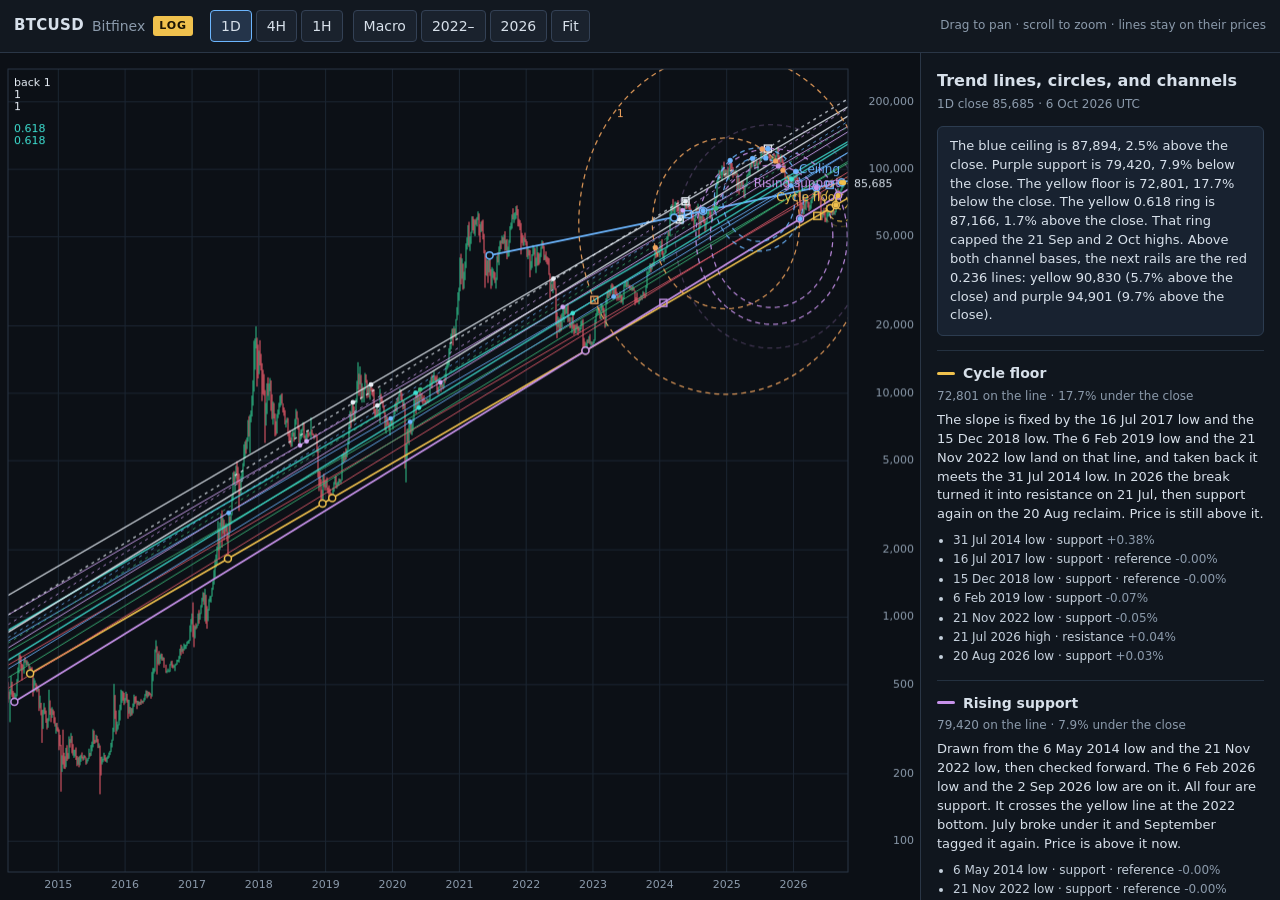
==== index.html @ 9753fce1 "Add fib channels built on the yellow and purple trend lines. The gray base of each channel is a kept" ====
<!DOCTYPE html>
<html lang="en">
<head>
  <meta charset="utf-8">
  <meta name="viewport" content="width=device-width, initial-scale=1">
  <title>BTC trend lines, fib circles, and fib channels · 6 Oct 2026</title>
  <link rel="stylesheet" href="css/chart.css">
</head>
<body>
  <header>
    <div class="title">
      <strong>BTCUSD</strong>
      <span class="muted">Bitfinex</span>
      <span class="badge">LOG</span>
    </div>
    <div class="tools" role="toolbar" aria-label="Chart controls">
      <div class="group" id="tf">
        <button type="button" data-tf="1d" class="active">1D</button>
        <button type="button" data-tf="4h">4H</button>
        <button type="button" data-tf="1h">1H</button>
      </div>
      <div class="group" id="views">
        <button type="button" data-view="macro">Macro</button>
        <button type="button" data-view="y2022">2022–</button>
        <button type="button" data-view="y2026">2026</button>
        <button type="button" data-view="fit">Fit</button>
      </div>
    </div>
    <div class="hint">Drag to pan · scroll to zoom · lines stay on their prices</div>
  </header>
  <main>
    <div id="stage">
      <canvas id="chart"></canvas>
      <div id="loading">Loading Bitfinex BTC candles…</div>
    </div>
    <aside id="legend">
      <h1>Trend lines, circles, and channels</h1>
      <p class="asof" id="asof"></p>
      <div id="read"></div>
      <div id="lines"></div>
      <h1>Fib channels</h1>
      <p class="foot">Two channels share one direction. Level 0 is the kept trend line. Red, green, blue, aqua, violet, and white are 0.236, 0.382, 0.5, 0.618, 0.786, and 1. The dashed channel is the one built off the purple 0.618.</p>
      <div id="channels"></div>
      <h1>Fib circles</h1>
      <p class="foot">Each circle’s handles are the squares on a kept trend line. That line is the center. Rings that price kept hitting stay bright. The next ring out is faint.</p>
      <div id="circles"></div>
      <p class="foot" id="audit"></p>
      <p class="foot">Lines that only mattered in a crash, or that cut through price without repeated support and resistance, were left off. Color is only so the lines can be told apart.</p>
    </aside>
  </main>
  <script src="js/chart.js"></script>
</body>
</html>
---- css/chart.css ----
:root {
  color-scheme: dark;
  --bg: #0c1016;
  --bg-2: #121820;
  --line: #2a3646;
  --text: #d7e0ea;
  --muted: #8b9aab;
  --up: #2fbf8a;
  --down: #ef5d6c;
}

* { box-sizing: border-box; }

html, body {
  margin: 0;
  height: 100%;
  background: var(--bg);
  color: var(--text);
  font: 14px/1.45 ui-sans-serif, system-ui, sans-serif;
}

body {
  display: grid;
  grid-template-rows: auto 1fr;
  min-height: 100%;
}

header {
  display: flex;
  align-items: center;
  gap: 16px;
  padding: 10px 14px;
  border-bottom: 1px solid var(--line);
  background: var(--bg-2);
}

.title {
  display: flex;
  align-items: center;
  gap: 8px;
  min-width: 180px;
}

.title strong { font-size: 15px; letter-spacing: 0.02em; }

.muted { color: var(--muted); }

.badge {
  background: #f0c14d;
  color: #1a1404;
  font-size: 11px;
  font-weight: 700;
  letter-spacing: 0.08em;
  padding: 2px 6px;
  border-radius: 3px;
}

.tools { display: flex; gap: 10px; flex-wrap: wrap; }

.group { display: flex; gap: 4px; }

button {
  background: #1a222d;
  color: var(--text);
  border: 1px solid #334155;
  border-radius: 4px;
  padding: 5px 10px;
  font: inherit;
  cursor: pointer;
}

button.active, button:hover { border-color: #6cb6ff; }

button.active { background: #24344a; }

.hint {
  margin-left: auto;
  color: var(--muted);
  font-size: 12px;
}

main {
  display: grid;
  grid-template-columns: minmax(0, 1fr) 360px;
  min-height: 0;
}

#stage { position: relative; min-width: 0; min-height: 0; }

canvas {
  width: 100%;
  height: 100%;
  display: block;
  cursor: grab;
  touch-action: none;
}

canvas.dragging { cursor: grabbing; }

#loading {
  position: absolute;
  inset: 0;
  display: grid;
  place-items: center;
  background: rgba(12, 16, 22, 0.86);
  color: var(--muted);
}

#loading.hidden { display: none; }

aside {
  overflow: auto;
  border-left: 1px solid var(--line);
  background: #10161e;
  padding: 16px 16px 28px;
}

h1 {
  font-size: 16px;
  font-weight: 650;
  margin: 0 0 4px;
}

.asof, .foot { color: var(--muted); font-size: 12px; margin: 0 0 12px; }

#read {
  background: #182230;
  border: 1px solid #2c3c50;
  border-radius: 6px;
  padding: 10px 12px;
  margin-bottom: 14px;
  font-size: 13px;
}

.card {
  border-top: 1px solid #243140;
  padding: 12px 0;
}

.card h2 {
  margin: 0 0 4px;
  font-size: 14px;
  display: flex;
  align-items: center;
  gap: 8px;
}

.swatch {
  width: 18px;
  height: 3px;
  border-radius: 2px;
  display: inline-block;
}

.swatch-ring {
  width: 10px;
  height: 10px;
  border-radius: 50%;
  background: transparent;
  border: 2px solid;
}

.level { color: var(--muted); font-size: 12px; margin: 0 0 6px; }

.why { margin: 0 0 8px; font-size: 13px; }

ul { margin: 0; padding-left: 16px; }

li { margin: 2px 0; font-size: 12px; color: #c5d0dc; }

.err { color: var(--muted); }

@media (max-width: 900px) {
  main { grid-template-columns: 1fr; grid-template-rows: minmax(320px, 55vh) auto; }
  .hint { display: none; }
  aside { border-left: 0; border-top: 1px solid var(--line); }
}
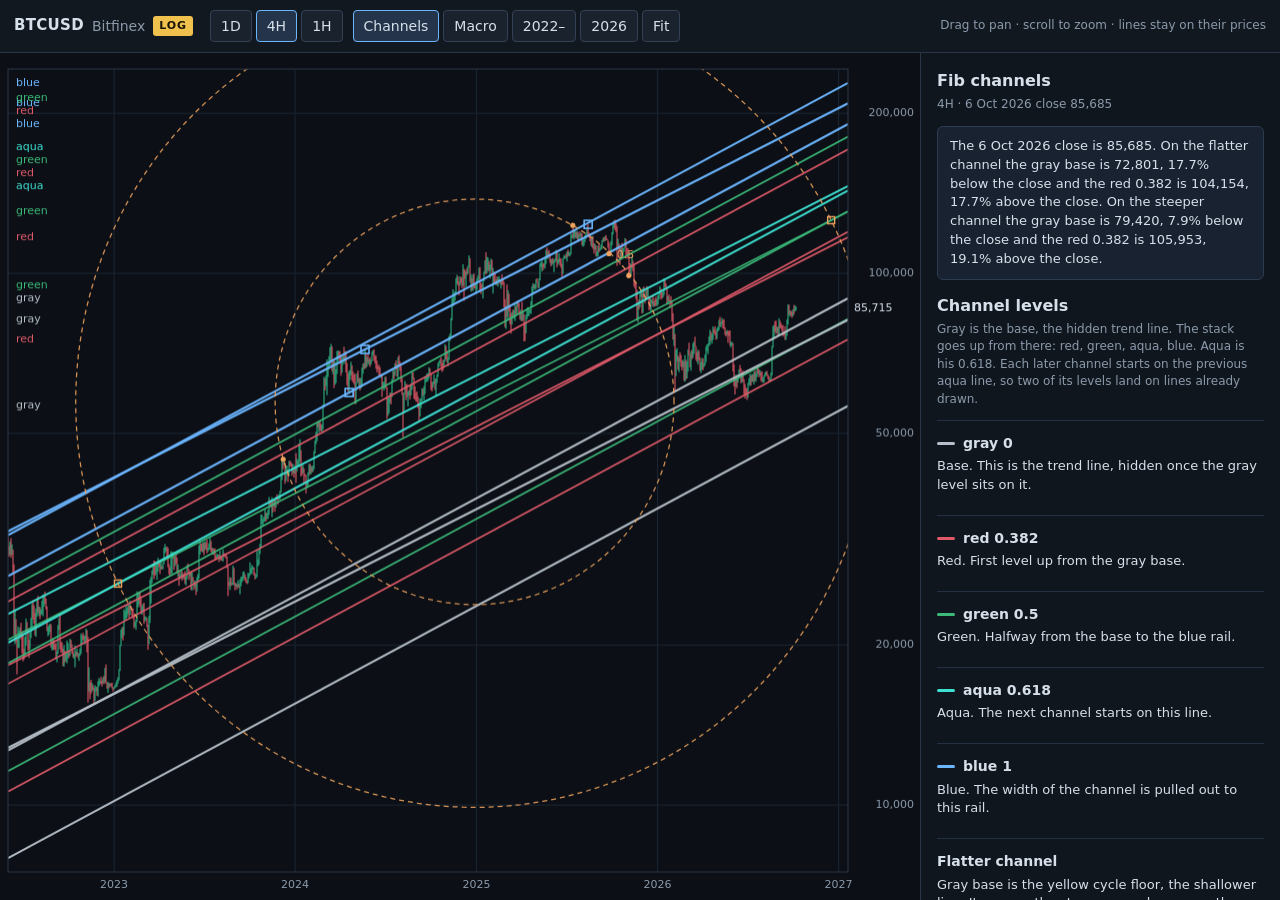
==== commit 403b1793: "Rebuild the fib channels as the tutorial stack. Hide the older trend lines and circles, keep gray, r" ====
--- a/index.html
+++ b/index.html
@@ -3,7 +3,7 @@
 <head>
   <meta charset="utf-8">
   <meta name="viewport" content="width=device-width, initial-scale=1">
-  <title>BTC trend lines, fib circles, and fib channels · 6 Oct 2026</title>
+      <title>BTC fib channels · 6 Oct 2026</title>
   <link rel="stylesheet" href="css/chart.css">
 </head>
 <body>
@@ -15,11 +15,12 @@
     </div>
     <div class="tools" role="toolbar" aria-label="Chart controls">
       <div class="group" id="tf">
-        <button type="button" data-tf="1d" class="active">1D</button>
-        <button type="button" data-tf="4h">4H</button>
+        <button type="button" data-tf="1d">1D</button>
+        <button type="button" data-tf="4h" class="active">4H</button>
         <button type="button" data-tf="1h">1H</button>
       </div>
       <div class="group" id="views">
+        <button type="button" data-view="channels" class="active">Channels</button>
         <button type="button" data-view="macro">Macro</button>
         <button type="button" data-view="y2022">2022–</button>
         <button type="button" data-view="y2026">2026</button>
@@ -34,18 +35,17 @@
       <div id="loading">Loading Bitfinex BTC candles…</div>
     </div>
     <aside id="legend">
-      <h1>Trend lines, circles, and channels</h1>
+      <h1>Fib channels</h1>
       <p class="asof" id="asof"></p>
       <div id="read"></div>
+      <h1>Channel levels</h1>
+      <p class="foot">Gray is the base, the hidden trend line. The stack goes up from there: red, green, aqua, blue. Aqua is his 0.618. Each later channel starts on the previous aqua line, so two of its levels land on lines already drawn.</p>
       <div id="lines"></div>
-      <h1>Fib channels</h1>
-      <p class="foot">Two channels share one direction. Level 0 is the kept trend line. Red, green, blue, aqua, violet, and white are 0.236, 0.382, 0.5, 0.618, 0.786, and 1. The dashed channel is the one built off the purple 0.618.</p>
       <div id="channels"></div>
-      <h1>Fib circles</h1>
-      <p class="foot">Each circle’s handles are the squares on a kept trend line. That line is the center. Rings that price kept hitting stay bright. The next ring out is faint.</p>
+      <h1>Fib circle</h1>
+      <p class="foot">Drawn after the channels. The handles are the squares on one channel level, each square a crossing of the grid. That level is the center.</p>
       <div id="circles"></div>
       <p class="foot" id="audit"></p>
-      <p class="foot">Lines that only mattered in a crash, or that cut through price without repeated support and resistance, were left off. Color is only so the lines can be told apart.</p>
     </aside>
   </main>
   <script src="js/chart.js"></script>
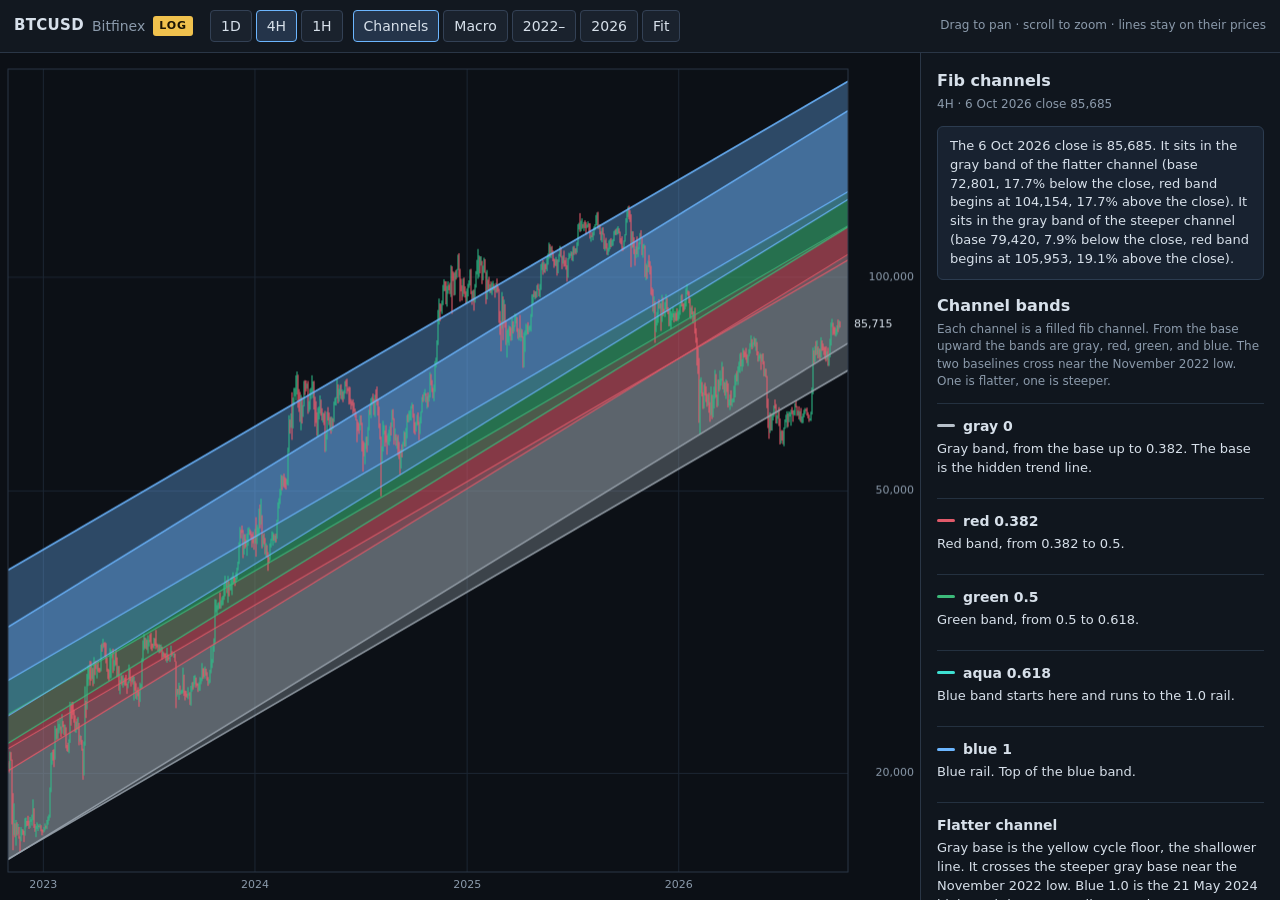
==== commit 6316e7cb: "Draw the finished fib channels as filled bands. The two crossing channels are translucent gray, red," ====
--- a/index.html
+++ b/index.html
@@ -38,13 +38,10 @@
       <h1>Fib channels</h1>
       <p class="asof" id="asof"></p>
       <div id="read"></div>
-      <h1>Channel levels</h1>
-      <p class="foot">Gray is the base, the hidden trend line. The stack goes up from there: red, green, aqua, blue. Aqua is his 0.618. Each later channel starts on the previous aqua line, so two of its levels land on lines already drawn.</p>
+      <h1>Channel bands</h1>
+      <p class="foot">Each channel is a filled fib channel. From the base upward the bands are gray, red, green, and blue. The two baselines cross near the November 2022 low. One is flatter, one is steeper.</p>
       <div id="lines"></div>
       <div id="channels"></div>
-      <h1>Fib circle</h1>
-      <p class="foot">Drawn after the channels. The handles are the squares on one channel level, each square a crossing of the grid. That level is the center.</p>
-      <div id="circles"></div>
       <p class="foot" id="audit"></p>
     </aside>
   </main>
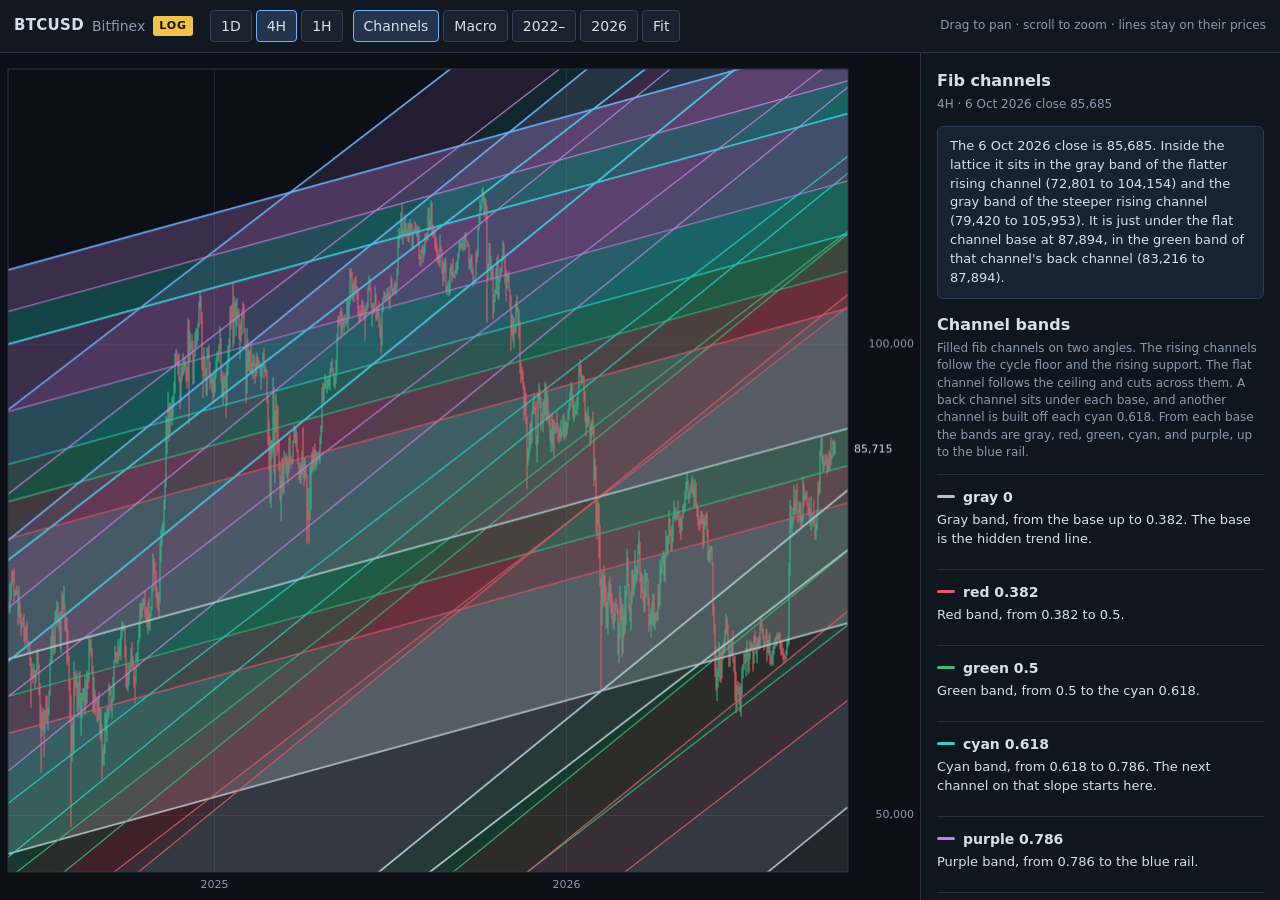
==== commit 04192047: "Draw the fib-channel lattice across two angles. The flat ceiling channel, a back channel under each " ====
--- a/index.html
+++ b/index.html
@@ -39,7 +39,7 @@
       <p class="asof" id="asof"></p>
       <div id="read"></div>
       <h1>Channel bands</h1>
-      <p class="foot">Each channel is a filled fib channel. From the base upward the bands are gray, red, green, and blue. The two baselines cross near the November 2022 low. One is flatter, one is steeper.</p>
+      <p class="foot">Filled fib channels on two angles. The rising channels follow the cycle floor and the rising support. The flat channel follows the ceiling and cuts across them. A back channel sits under each base, and another channel is built off each cyan 0.618. From each base the bands are gray, red, green, cyan, and purple, up to the blue rail.</p>
       <div id="lines"></div>
       <div id="channels"></div>
       <p class="foot" id="audit"></p>
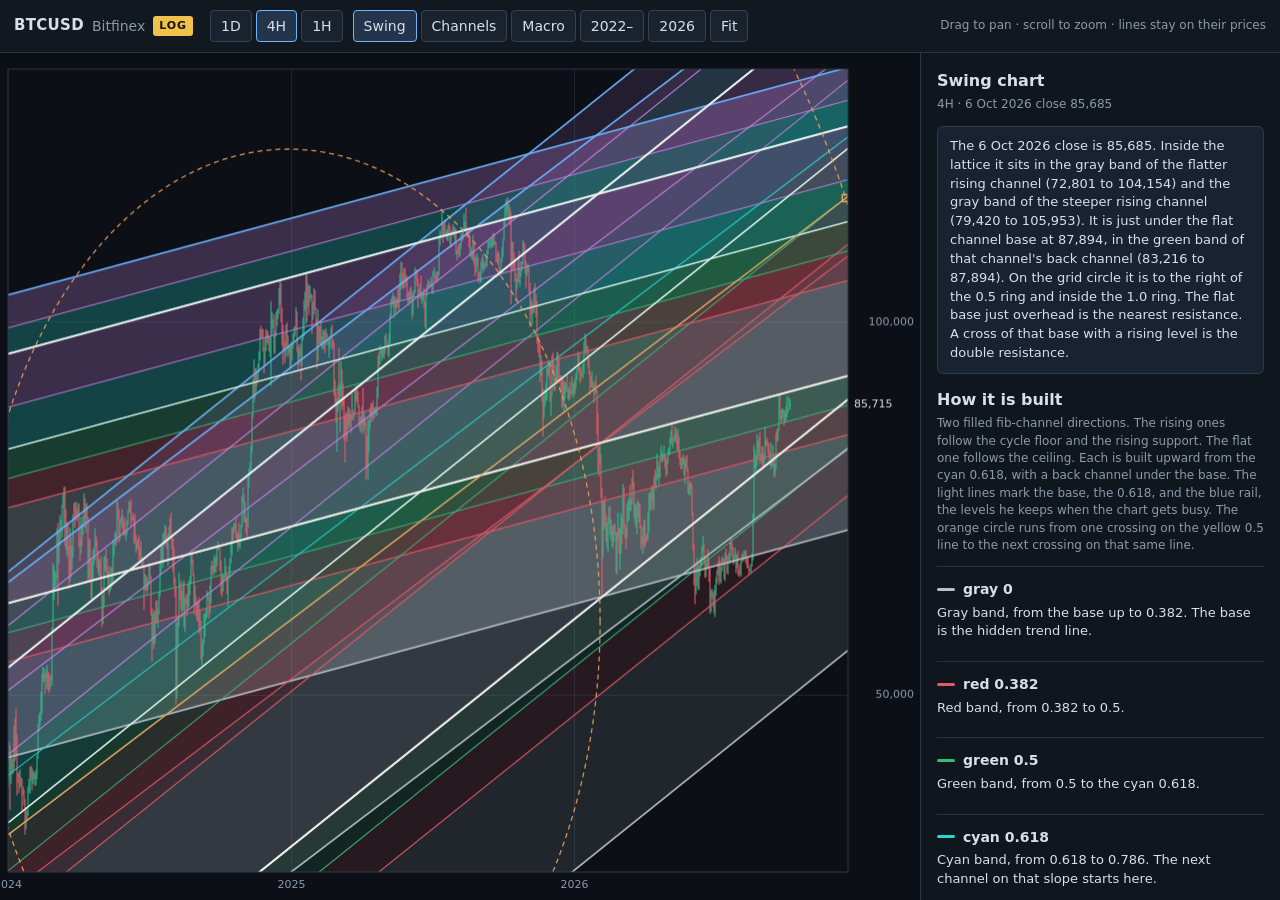
==== commit 73820e3f: "Add the swing chart: two channel directions and one grid circle. The default view keeps the rising a" ====
--- a/index.html
+++ b/index.html
@@ -3,7 +3,7 @@
 <head>
   <meta charset="utf-8">
   <meta name="viewport" content="width=device-width, initial-scale=1">
-      <title>BTC fib channels · 6 Oct 2026</title>
+      <title>BTC swing chart · 6 Oct 2026</title>
   <link rel="stylesheet" href="css/chart.css">
 </head>
 <body>
@@ -20,7 +20,8 @@
         <button type="button" data-tf="1h">1H</button>
       </div>
       <div class="group" id="views">
-        <button type="button" data-view="channels" class="active">Channels</button>
+        <button type="button" data-view="swing" class="active">Swing</button>
+        <button type="button" data-view="channels">Channels</button>
         <button type="button" data-view="macro">Macro</button>
         <button type="button" data-view="y2022">2022–</button>
         <button type="button" data-view="y2026">2026</button>
@@ -35,11 +36,11 @@
       <div id="loading">Loading Bitfinex BTC candles…</div>
     </div>
     <aside id="legend">
-      <h1>Fib channels</h1>
+      <h1>Swing chart</h1>
       <p class="asof" id="asof"></p>
       <div id="read"></div>
-      <h1>Channel bands</h1>
-      <p class="foot">Filled fib channels on two angles. The rising channels follow the cycle floor and the rising support. The flat channel follows the ceiling and cuts across them. A back channel sits under each base, and another channel is built off each cyan 0.618. From each base the bands are gray, red, green, cyan, and purple, up to the blue rail.</p>
+      <h1>How it is built</h1>
+      <p class="foot">Two filled fib-channel directions. The rising ones follow the cycle floor and the rising support. The flat one follows the ceiling. Each is built upward from the cyan 0.618, with a back channel under the base. The light lines mark the base, the 0.618, and the blue rail, the levels he keeps when the chart gets busy. The orange circle runs from one crossing on the yellow 0.5 line to the next crossing on that same line.</p>
       <div id="lines"></div>
       <div id="channels"></div>
       <p class="foot" id="audit"></p>
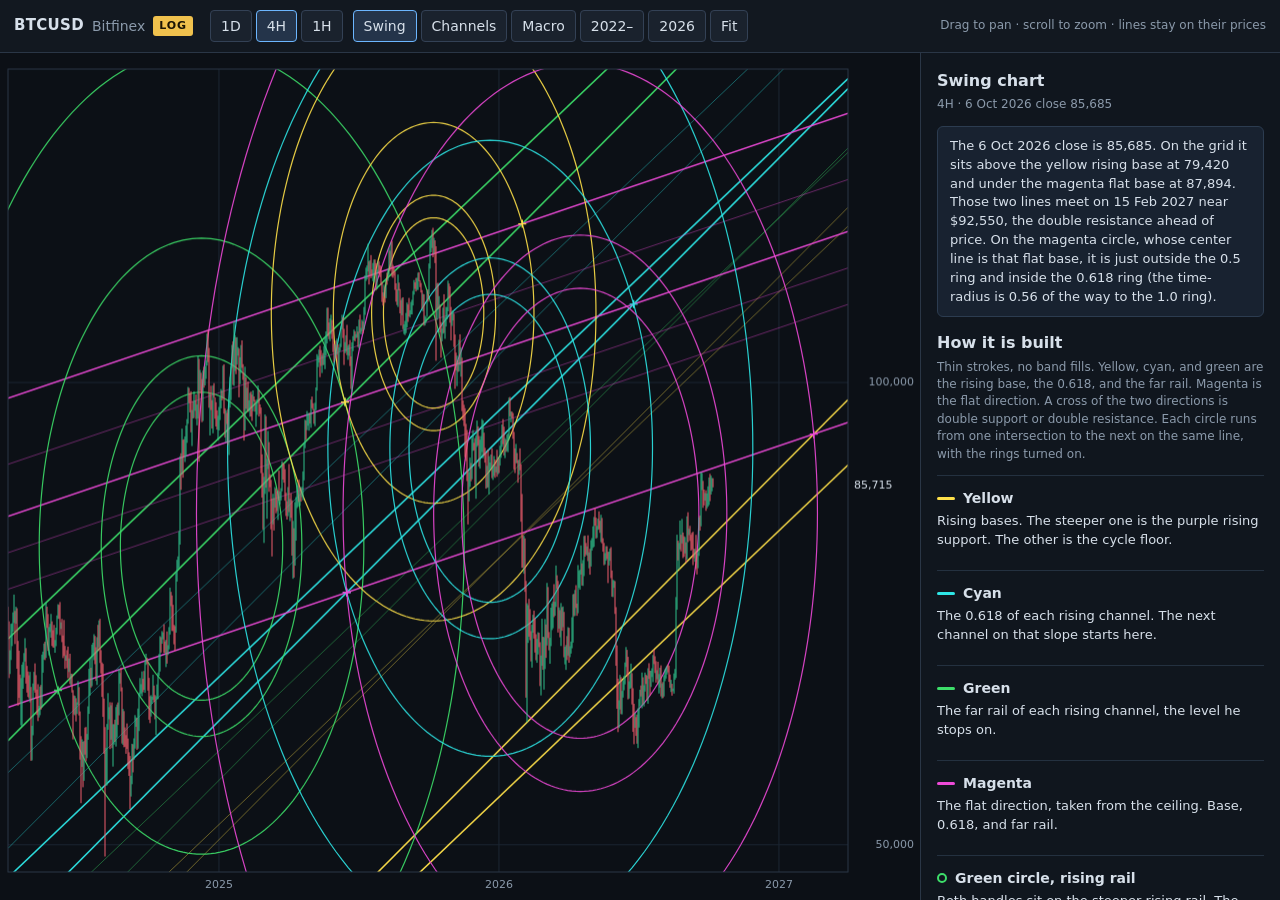
==== commit 9c9ce45d: "Draw the swing chart as a thin two-direction grid. The swing view drops the band fills and strokes t" ====
--- a/index.html
+++ b/index.html
@@ -40,7 +40,7 @@
       <p class="asof" id="asof"></p>
       <div id="read"></div>
       <h1>How it is built</h1>
-      <p class="foot">Two filled fib-channel directions. The rising ones follow the cycle floor and the rising support. The flat one follows the ceiling. Each is built upward from the cyan 0.618, with a back channel under the base. The light lines mark the base, the 0.618, and the blue rail, the levels he keeps when the chart gets busy. The orange circle runs from one crossing on the yellow 0.5 line to the next crossing on that same line.</p>
+      <p class="foot">Thin strokes, no band fills. Yellow, cyan, and green are the rising base, the 0.618, and the far rail. Magenta is the flat direction. A cross of the two directions is double support or double resistance. Each circle runs from one intersection to the next on the same line, with the rings turned on.</p>
       <div id="lines"></div>
       <div id="channels"></div>
       <p class="foot" id="audit"></p>
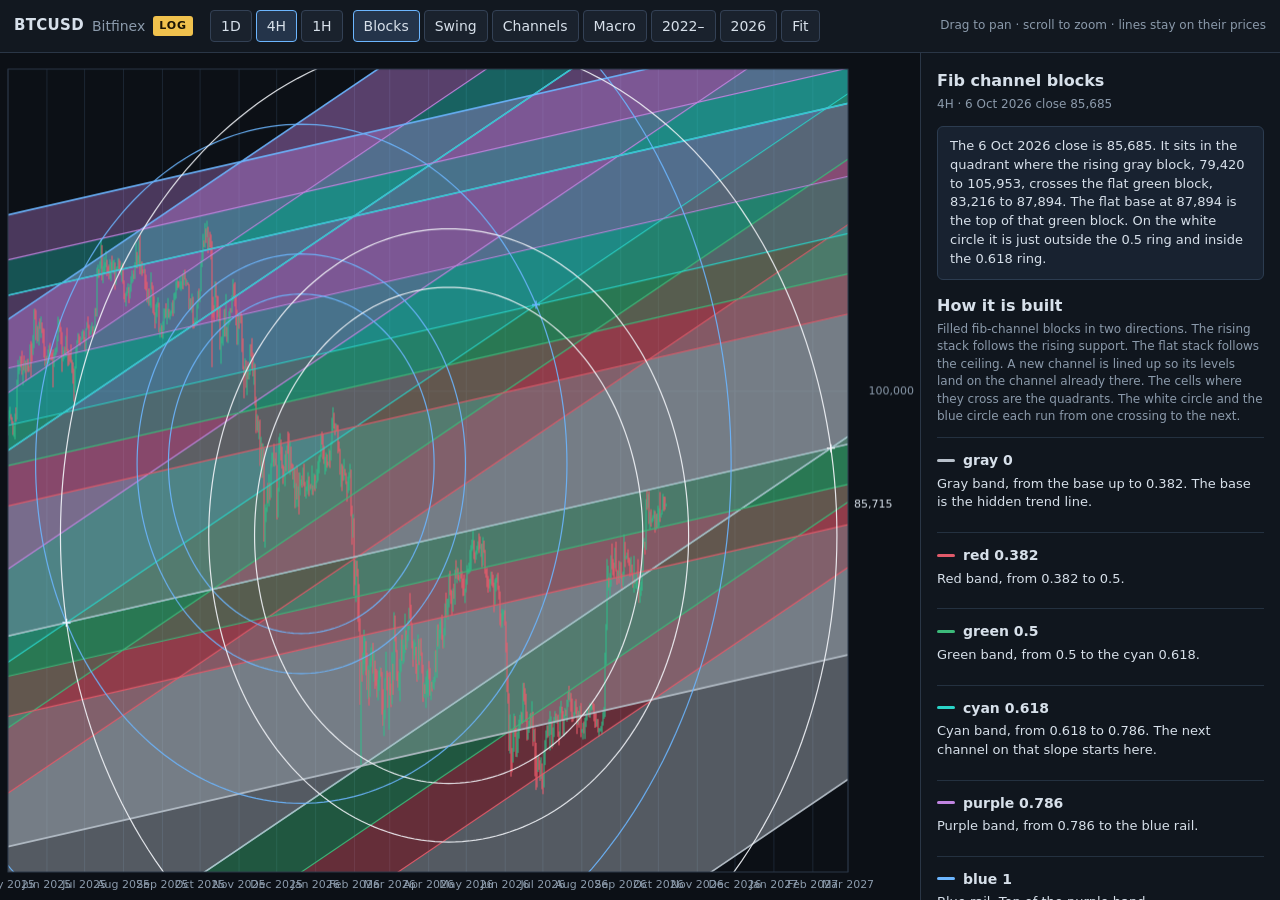
==== commit 62217a51: "Draw the fib-channel blocks as filled quadrants. The blocks view fills the rising and flat channels " ====
--- a/index.html
+++ b/index.html
@@ -3,7 +3,7 @@
 <head>
   <meta charset="utf-8">
   <meta name="viewport" content="width=device-width, initial-scale=1">
-      <title>BTC swing chart · 6 Oct 2026</title>
+      <title>BTC fib-channel blocks · 6 Oct 2026</title>
   <link rel="stylesheet" href="css/chart.css">
 </head>
 <body>
@@ -20,7 +20,8 @@
         <button type="button" data-tf="1h">1H</button>
       </div>
       <div class="group" id="views">
-        <button type="button" data-view="swing" class="active">Swing</button>
+        <button type="button" data-view="blocks" class="active">Blocks</button>
+        <button type="button" data-view="swing">Swing</button>
         <button type="button" data-view="channels">Channels</button>
         <button type="button" data-view="macro">Macro</button>
         <button type="button" data-view="y2022">2022–</button>
@@ -36,11 +37,11 @@
       <div id="loading">Loading Bitfinex BTC candles…</div>
     </div>
     <aside id="legend">
-      <h1>Swing chart</h1>
+      <h1 id="legend-title">Fib channel blocks</h1>
       <p class="asof" id="asof"></p>
       <div id="read"></div>
       <h1>How it is built</h1>
-      <p class="foot">Thin strokes, no band fills. Yellow, cyan, and green are the rising base, the 0.618, and the far rail. Magenta is the flat direction. A cross of the two directions is double support or double resistance. Each circle runs from one intersection to the next on the same line, with the rings turned on.</p>
+      <p class="foot" id="legend-foot">Filled fib-channel blocks in two directions. The rising stack follows the rising support. The flat stack follows the ceiling. A new channel is lined up so its levels land on the channel already there. The cells where they cross are the quadrants. The white circle and the blue circle each run from one crossing to the next.</p>
       <div id="lines"></div>
       <div id="channels"></div>
       <p class="foot" id="audit"></p>
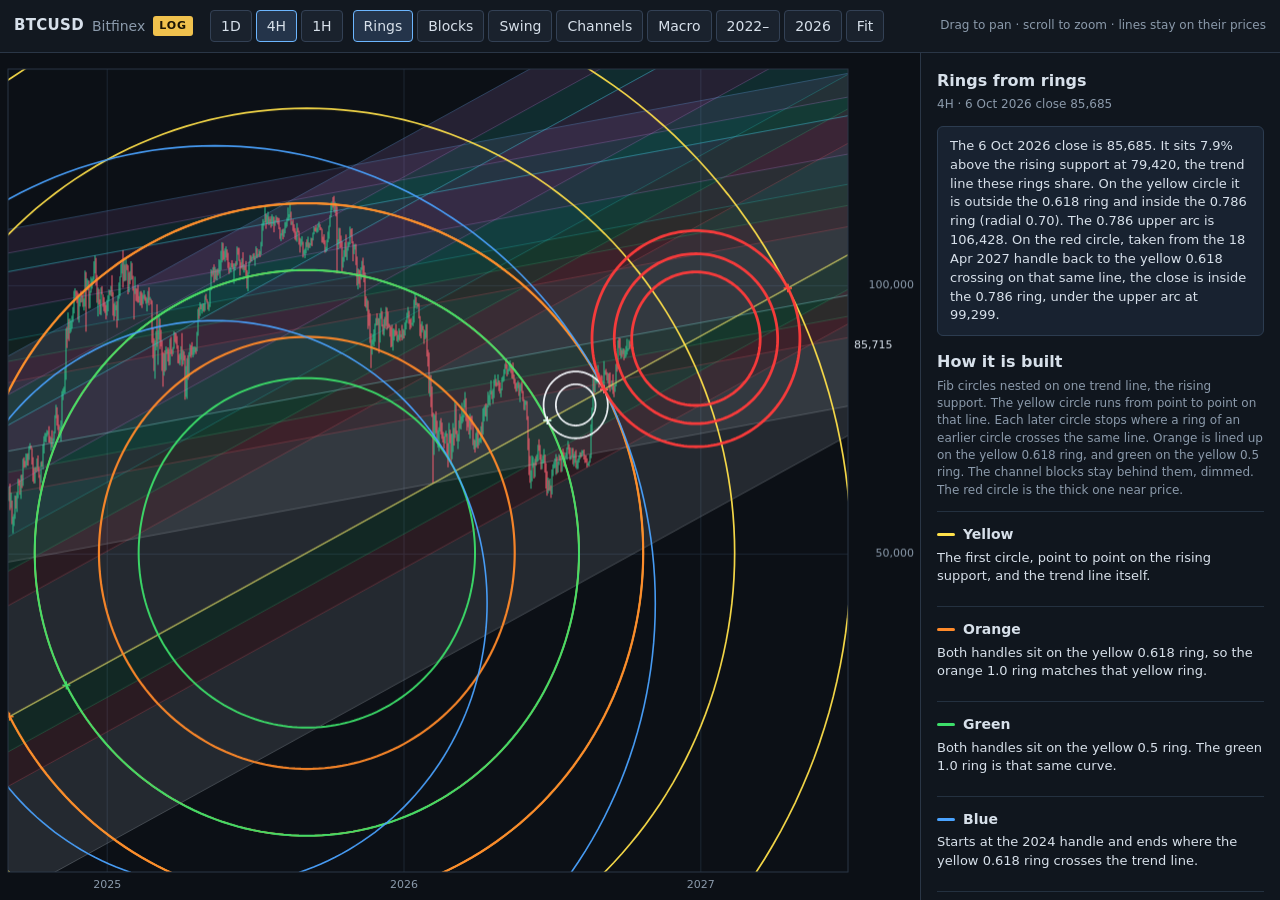
==== commit a1adfc89: "Draw rings from rings on the rising support. Nest fib circles on the kept trend line: yellow point t" ====
--- a/index.html
+++ b/index.html
@@ -3,7 +3,7 @@
 <head>
   <meta charset="utf-8">
   <meta name="viewport" content="width=device-width, initial-scale=1">
-      <title>BTC fib-channel blocks · 6 Oct 2026</title>
+      <title>BTC rings from rings · 6 Oct 2026</title>
   <link rel="stylesheet" href="css/chart.css">
 </head>
 <body>
@@ -20,7 +20,8 @@
         <button type="button" data-tf="1h">1H</button>
       </div>
       <div class="group" id="views">
-        <button type="button" data-view="blocks" class="active">Blocks</button>
+        <button type="button" data-view="rings" class="active">Rings</button>
+        <button type="button" data-view="blocks">Blocks</button>
         <button type="button" data-view="swing">Swing</button>
         <button type="button" data-view="channels">Channels</button>
         <button type="button" data-view="macro">Macro</button>
@@ -37,11 +38,11 @@
       <div id="loading">Loading Bitfinex BTC candles…</div>
     </div>
     <aside id="legend">
-      <h1 id="legend-title">Fib channel blocks</h1>
+      <h1 id="legend-title">Rings from rings</h1>
       <p class="asof" id="asof"></p>
       <div id="read"></div>
       <h1>How it is built</h1>
-      <p class="foot" id="legend-foot">Filled fib-channel blocks in two directions. The rising stack follows the rising support. The flat stack follows the ceiling. A new channel is lined up so its levels land on the channel already there. The cells where they cross are the quadrants. The white circle and the blue circle each run from one crossing to the next.</p>
+      <p class="foot" id="legend-foot">Fib circles nested on one trend line, the rising support. The yellow circle runs from point to point on that line. Each later circle stops where a ring of an earlier circle crosses the same line. Orange is lined up on the yellow 0.618 ring, and green on the yellow 0.5 ring. The channel blocks stay behind them, dimmed. The red circle is the thick one near price.</p>
       <div id="lines"></div>
       <div id="channels"></div>
       <p class="foot" id="audit"></p>
